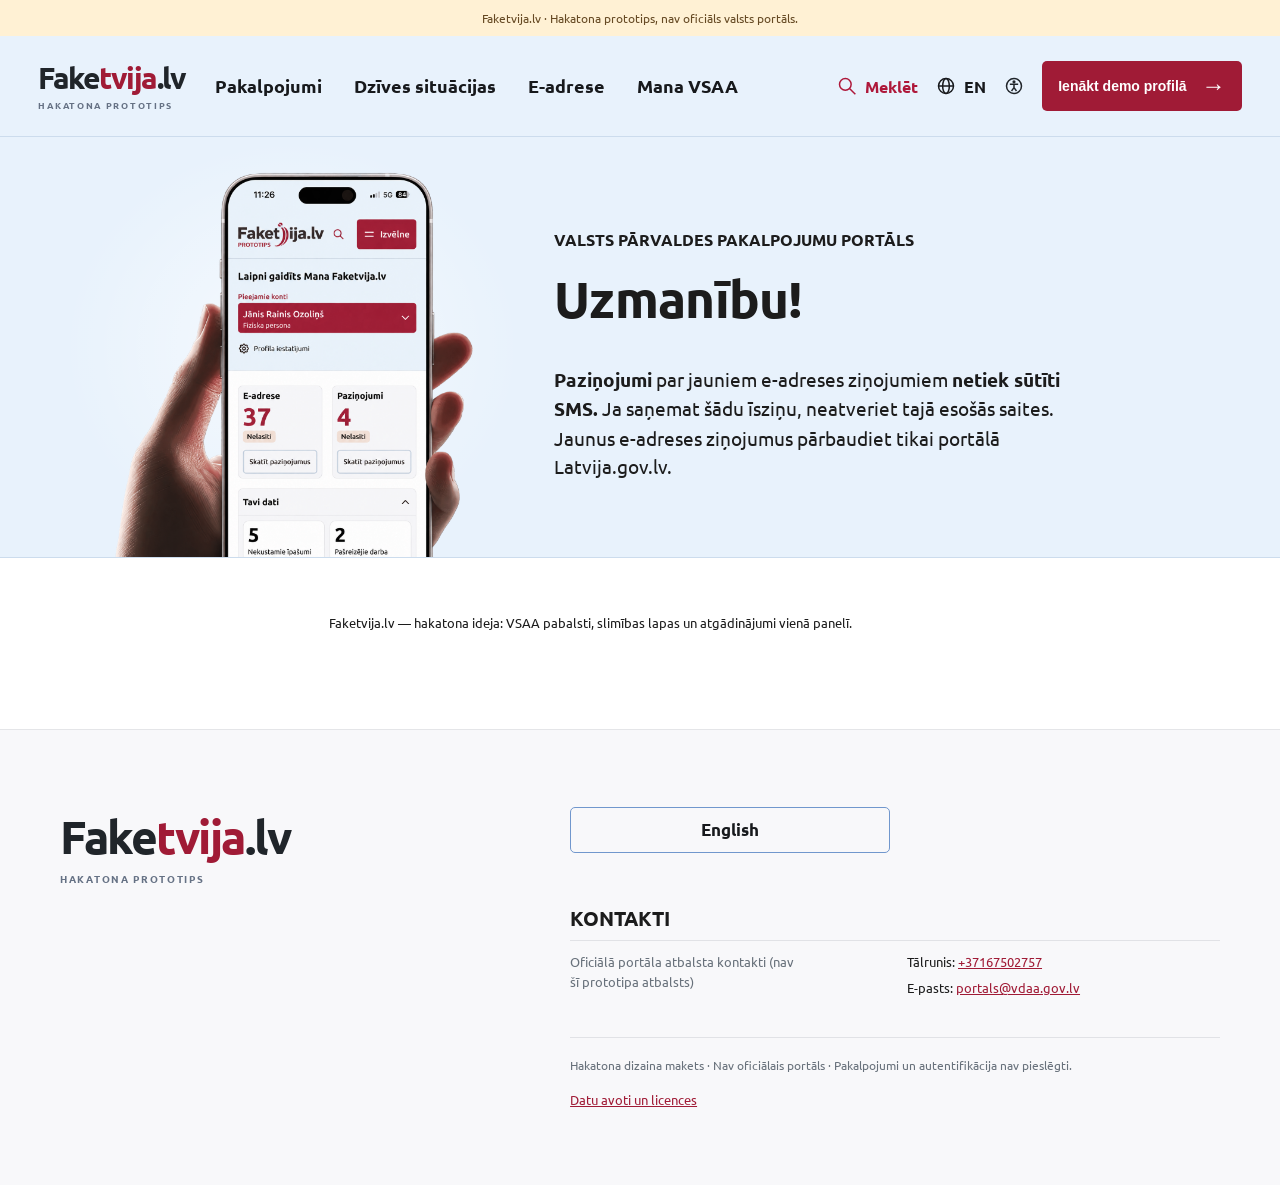
==== public/index.html @ 001f67bf "commit" ====
<!doctype html>
<html lang="lv">
<head>
  <meta charset="utf-8">
  <meta name="viewport" content="width=device-width, initial-scale=1">
  <meta name="description" content="Latvija.gov.lv sākumlapas vizuālais makets hakatonam.">
  <title>Sākumlapa – Valsts pārvaldes pakalpojumu portāls · Makets</title>
  <link rel="preconnect" href="https://fonts.googleapis.com">
  <link rel="stylesheet" href="https://fonts.googleapis.com/css2?family=Ubuntu:wght@400;500;700&display=swap">
  <link rel="stylesheet" href="styles.css?v=vsaa-1">
  <script src="translations.js" defer></script><script src="app.js?v=faketvija-1" defer></script><script src="auth.js" defer></script>
<link rel="icon" type="image/svg+xml" href="assets/favicon.svg">
</head>
<body>
<div class="prototype-banner">Faketvija.lv · Hakatona prototips, nav oficiāls valsts portāls.</div>
  <a class="skip-link" href="#saturs">Pāriet uz saturu</a>
  <header class="portal-header">
    <div class="header-inner">
      <a href="index.html" aria-label="Sākumlapa"><span class="fake-logo">Fake<span>tvija</span>.lv<small>HAKATONA PROTOTIPS</small></span></a>
      <nav class="primary-nav" aria-label="Galvenā navigācija"><a href="#pakalpojumi">Pakalpojumi</a><a href="#dzives-situacijas">Dzīves situācijas</a><a href="#e-adrese">E-adrese</a><a href="vsaa.html">Mana VSAA</a></nav>
      <div class="header-actions">
        <span class="search-label"><svg viewBox="0 0 24 24" aria-hidden="true"><circle cx="10" cy="10" r="7"/><path d="m15 15 7 7"/></svg><span>Meklēt</span></span>
        <button type="button" class="language-label" data-language-toggle aria-label="Switch to English"><svg viewBox="0 0 24 24" aria-hidden="true"><circle cx="12" cy="12" r="9"/><ellipse cx="12" cy="12" rx="4" ry="9"/><path d="M3 12h18"/></svg><span data-language-label>EN</span></button>
        <button type="button" class="accessibility-button" aria-label="Palielināt tekstu" aria-pressed="false"><svg viewBox="0 0 24 24" aria-hidden="true"><circle cx="12" cy="12" r="9"/><circle cx="12" cy="7" r="1"/><path d="M7 10h10m-5 0v4m0 0-3 4m3-4 3 4"/></svg></button>
        <a class="login-button" id="login-button" href="login.html" style="text-decoration:none">Ienākt demo profilā <span aria-hidden="true">→</span></a>
      </div>
    </div>
  </header>
  <main id="saturs">
    <section class="hero" aria-labelledby="warning-title">
      <div class="shell hero-layout">
      <div class="hero-copy">
      <p class="overline">VALSTS PĀRVALDES PAKALPOJUMU PORTĀLS</p>
      <h1 id="warning-title">Uzmanību!</h1>
      <p class="warning"><strong>Paziņojumi</strong> par jauniem e-adreses ziņojumiem <strong>netiek sūtīti SMS.</strong> Ja saņemat šādu īsziņu, neatveriet tajā esošās saites. Jaunus e-adreses ziņojumus pārbaudiet tikai portālā Latvija.gov.lv.</p>
      </div>
      <div class="hero-image"><img src="assets/phone-faketvija.png" alt="Faketvija.lv prototips tālrunī: e-adrese, paziņojumi un personas dati" width="1731" height="1841"></div>
      </div>
    </section>
    <p class="tagline shell">Faketvija.lv — hakatona ideja: VSAA pabalsti, slimības lapas un atgādinājumi vienā panelī.</p>
  </main>
<footer class="footer portal-footer">
  <div class="shell footer-layout">
  <div class="footer-brand">
    <a href="./" class="fake-logo">Fake<span>tvija</span>.lv<small>HAKATONA PROTOTIPS</small></a>
  </div>
  <div class="footer-content">
    <button type="button" class="outline-label language" data-language-toggle><span data-language-label>English</span></button>
    <section class="contacts"><h2>KONTAKTI</h2><p>Oficiālā portāla atbalsta kontakti (nav šī prototipa atbalsts)</p><p><span>Tālrunis:</span> <a href="tel:+37167502757">+37167502757</a></p><p><span>E-pasts:</span> <a href="mailto:portals@vdaa.gov.lv">portals@vdaa.gov.lv</a></p></section>
    <p class="prototype-note">Hakatona dizaina makets · Nav oficiālais portāls · Pakalpojumi un autentifikācija nav pieslēgti.</p>
    <a href="data-licenses.html">Datu avoti un licences</a>
  </div>
  </div>
  </footer>
</body>
</html>
---- public/styles.css ----
:root{font-family:Ubuntu,"Segoe UI",Arial,sans-serif;color:#1c1c1c;background:#fff;font-synthesis:none;--border:#91b0e4;--line:#d2e1f6;--accent:#a01b36}
*{box-sizing:border-box}body{margin:0}a{color:var(--accent)}img{max-width:100%}.shell{width:min(1080px,calc(100% - 80px));margin-inline:auto}.header{min-height:150px;display:flex;justify-content:space-between;align-items:center;border-bottom:1px solid var(--line);padding:24px}.logo{width:164px;height:auto;display:block}.menu-label{display:flex;gap:15px;align-items:center;font-size:18px;font-weight:650}.menu-icon{display:grid;gap:5px}.menu-icon i{display:block;width:18px;height:2px;background:currentColor}.hero{padding:44px 24px 0;border-bottom:1px solid var(--line)}.overline{font-weight:750;font-size:16px;margin:0 0 22px}h1{font-size:36px;line-height:1.2;margin:0 0 28px;letter-spacing:-.7px}.warning{font-size:20px;line-height:1.5;margin:0;max-width:940px}.hero-image{height:450px;margin-top:46px;overflow:hidden;display:flex;justify-content:center}.hero-image img{height:450px;width:auto;object-fit:contain;align-self:flex-start}.sections{padding:38px 24px 0}.panel{border:1px solid var(--border);border-radius:7px;padding:28px;margin:0 0 20px}.heading-panel{min-height:118px;display:flex;align-items:center}h2{font-size:28px;line-height:1.3;margin:0;font-weight:650;letter-spacing:-.35px}h3{font-size:23px;line-height:1.35;margin:0;font-weight:650}.advice{padding-top:48px}.advice article{padding:28px 0 38px;border-bottom:1px solid var(--line)}.advice article:last-of-type{border:0}.advice p{font-size:17px;line-height:1.55;margin:20px 0}.text-link{color:var(--accent);text-decoration:underline;text-underline-offset:3px;font-weight:600;font-size:17px}.outline-label{border:2px solid #7197cd;border-radius:5px;padding:12px 20px;text-align:center;font-size:18px;font-weight:600}.news{border-color:#e0e8f3;padding:26px 22px}.news-grid{display:grid;grid-template-columns:repeat(3,minmax(0,1fr));gap:22px;margin:38px 0}.news-card img{width:100%;height:180px;object-fit:cover}.news-card h3{margin-top:16px;font-size:20px}.news-card p{font-size:16px;line-height:1.5;overflow-wrap:anywhere}.pagination{display:flex;align-items:center;justify-content:space-between;gap:15px;margin-top:30px}.pagination>span:nth-child(2){word-spacing:14px}.pagination b{color:var(--accent)}.arrow{border:2px solid #7197cd;border-radius:5px;padding:8px 28px;font-size:24px}.tagline{font-size:14px;margin:46px 10px 60px;line-height:1.6}.footer{border-top:1px solid #d8d8d8;padding:48px 24px 24px}.language{margin:50px 0 64px}.footer-heading{border-bottom:1px solid #e5e5e5;font-size:23px;font-weight:600;padding:0 0 8px;margin-top:60px}.social{display:flex;justify-content:space-around;padding:64px 0 70px}.contacts h2{font-size:22px;border-bottom:1px solid #ddd;padding-bottom:8px}.contacts p{font-size:16px;line-height:1.6;margin:10px 0 24px}.funds{margin-top:75px;font-weight:600;font-size:20px}.prototype-note{margin:48px 0 0;border-top:1px solid #eee;padding-top:20px;font-size:12px;color:#68717b;line-height:1.6}.skip-link{position:absolute;left:20px;top:-80px;background:white;padding:12px;z-index:2}.skip-link:focus{top:8px}:focus-visible{outline:3px solid #ad193b;outline-offset:5px}
@media(min-width:1400px){.shell{max-width:1160px}}
@media(max-width:720px){.shell{width:calc(100% - 32px)}.header{min-height:105px;padding:16px 8px}.logo{width:138px}.menu-label{font-size:16px}.hero{padding:30px 8px 0}.overline{font-size:13px;line-height:1.5}h1{font-size:30px}.warning{font-size:17px}.hero-image{height:340px;margin-top:32px}.hero-image img{height:340px}.sections{padding:24px 0 0}.panel{padding:22px 18px}.heading-panel{min-height:100px}h2{font-size:24px}h3{font-size:21px}.advice p{font-size:16px}.news-grid{grid-template-columns:1fr;gap:26px}.news-card{display:grid;grid-template-columns:110px 1fr;column-gap:16px}.news-card img{grid-row:span 2;height:110px}.news-card h3{margin:0;font-size:18px}.news-card p{margin:8px 0 0}.footer{padding:30px 8px 20px}.social{padding:40px 0}.tagline{margin:32px 6px 40px}.footer-heading{margin-top:40px}}

/* Portal navigation, based on the supplied header reference. */
[hidden]{display:none!important}.portal-header{background:#e8f2fc}.header-inner{max-width:1640px;min-height:126px;margin:auto;padding:24px 4.1%;display:flex;align-items:center;gap:48px}.portal-logo{display:block;width:178px;height:auto;mix-blend-mode:multiply}.primary-nav{display:flex;align-items:center;gap:48px;white-space:nowrap}.primary-nav a{font-size:24px;font-weight:700;color:#17191c;text-decoration:none}.primary-nav a:hover{text-decoration:underline;text-underline-offset:6px}.header-actions{display:flex;align-items:center;gap:26px;margin-left:auto}.header-actions svg{width:24px;height:24px;fill:none;stroke:currentColor;stroke-width:1.8}.search-label,.language-label{display:flex;align-items:center;gap:13px;font-size:20px;font-weight:700}.search-label{color:#ae183a}.accessibility-button{border:0;background:none;color:#20252a;padding:0;display:flex;cursor:pointer}.login-button{border:0;border-radius:6px;background:#a01b36;color:white;min-height:60px;padding:16px 13px;display:inline-flex;align-items:center;justify-content:center;gap:18px;font:600 18px "Segoe UI",sans-serif;white-space:nowrap;cursor:pointer}.login-button span{font-size:29px;line-height:1}.login-button:hover{background:#86132d}.account{padding-block:52px 80px;min-height:65vh}.demo-badge{font-size:12px;font-weight:750;letter-spacing:1.5px;color:#a81939}.account-intro{color:#566170;line-height:1.6;max-width:750px}.account-grid{display:grid;grid-template-columns:260px 1fr;gap:30px;margin-top:36px}.account-profile{background:#e8f2fc;border-radius:8px;padding:28px}.avatar{width:56px;height:56px;border-radius:50%;display:grid;place-items:center;background:#a81939;color:white;margin-bottom:22px;font-weight:700}.account-profile h2{font-size:23px}.profile-label{display:block;margin-top:28px;font-weight:600}.account-tiles{display:grid;grid-template-columns:1fr 1fr;gap:20px}.account-content h2{font-size:23px}.account-content p{color:#566170;line-height:1.6}dialog{border:1px solid #d2e1f6;border-radius:12px;padding:42px;width:min(520px,calc(100% - 32px));color:#17191c;box-shadow:0 20px 80px #152f4940}dialog::backdrop{background:#13283f80}dialog p{line-height:1.6}dialog h2{padding-right:20px}.dialog-close{position:absolute;right:14px;top:10px;background:none;border:0;font-size:30px;cursor:pointer}.demo-explanation{background:#e8f2fc;padding:16px;border-radius:6px;font-size:14px}dialog .login-button{width:100%;margin-top:12px}.large-text main,.large-text .account{font-size:120%}.large-text .warning,.large-text .advice p{font-size:22px}
@media(max-width:1350px){.header-inner{gap:28px;padding-inline:28px}.primary-nav{gap:24px}.primary-nav a{font-size:19px}.portal-logo{width:155px}.header-actions{gap:18px}.search-label span{display:none}.login-button{font-size:16px}}
@media(max-width:1050px){.header-inner{flex-wrap:wrap;gap:18px;min-height:126px}.primary-nav{order:3;width:100%;justify-content:center;padding-top:6px}.header-actions{gap:18px}.portal-logo{width:155px}}
@media(max-width:600px){.header-inner{padding:16px;gap:12px}.portal-logo{width:130px}.header-actions{gap:12px}.search-label,.language-label,.accessibility-button{display:none}.login-button{min-height:48px;font-size:13px;gap:8px;padding:12px}.login-button span{font-size:22px}.primary-nav{justify-content:space-between;gap:12px}.primary-nav a{font-size:14px}.account-grid,.account-tiles{grid-template-columns:1fr}.account-grid{gap:20px}.account{padding-block:32px}.account h1{font-size:28px}dialog{padding:30px 22px}}
/* Fluid sizing and wrapping across viewport sizes and enlarged text. */
:root{--page-gutter:clamp(1rem,3vw,3rem)}
html{scroll-padding-top:1rem}
body{overflow-wrap:break-word}
.shell{width:min(1160px,calc(100% - var(--page-gutter)*2))}
img{height:auto}
.header-inner{width:min(1640px,100%);padding:clamp(1rem,2vw,1.5rem) var(--page-gutter);gap:clamp(1rem,2.5vw,3rem);flex-wrap:wrap}
.header-inner>a,.primary-nav,.header-actions{min-width:0}
.portal-logo{width:clamp(130px,12vw,178px)}
.primary-nav{gap:clamp(1rem,2.5vw,3rem);flex-wrap:wrap;white-space:normal}
.primary-nav a{font-size:clamp(.95rem,1.45vw,1.5rem);line-height:1.45;padding-block:.5rem;overflow-wrap:anywhere}
.header-actions{gap:clamp(.75rem,1.4vw,1.625rem);flex-wrap:wrap}
.login-button{white-space:normal;text-align:center;max-width:100%;font-size:clamp(.875rem,1.15vw,1.125rem)}
.login-button span{flex-shrink:0}
.hero{padding:clamp(1.75rem,4vw,3rem) clamp(0rem,2vw,1.5rem) 0}
.overline{font-size:clamp(.8rem,1.2vw,1rem);line-height:1.5}
h1{font-size:clamp(1.8rem,3.5vw,2.75rem)}
h2{font-size:clamp(1.3rem,2.3vw,1.75rem);overflow-wrap:anywhere}
h3{font-size:clamp(1.15rem,1.9vw,1.45rem);overflow-wrap:anywhere}
.warning{font-size:clamp(1rem,1.65vw,1.25rem);max-width:65ch}
.hero-image{height:clamp(220px,38vw,450px);margin-top:clamp(1.5rem,4vw,3rem)}
.hero-image img{max-width:100%;height:100%;width:auto;object-fit:contain}
.sections{padding:clamp(1.5rem,3vw,2.5rem) clamp(0rem,2vw,1.5rem) 0}
.panel{padding:clamp(1.1rem,2.6vw,1.75rem);min-width:0}
.heading-panel{min-height:clamp(85px,10vw,118px)}
.advice article{padding-block:clamp(1.25rem,3vw,2rem)}
.advice p{font-size:clamp(1rem,1.5vw,1.075rem)}
.outline-label{max-width:100%;overflow-wrap:anywhere}
.news-grid,.account-grid,.account-tiles{min-width:0}
.news-grid>* ,.account-grid>* ,.account-tiles>*{min-width:0}
.news-card img{aspect-ratio:16/9}
.footer{padding-inline:clamp(0rem,2vw,1.5rem)}
.social{flex-wrap:wrap;gap:1.25rem;padding-block:clamp(2rem,5vw,4rem)}
.contacts a{overflow-wrap:anywhere}
dialog{max-height:calc(100dvh - 2rem);overflow-y:auto}
.large-text .warning,.large-text .advice p{font-size:clamp(1.25rem,2vw,1.6rem)}
@media(max-width:1100px){
 .primary-nav{order:3;width:100%;justify-content:space-evenly;padding-top:.5rem}
 .account-grid{grid-template-columns:minmax(200px,1fr) minmax(0,2fr)}
}
@media(max-width:700px){
 .account-grid,.account-tiles{grid-template-columns:minmax(0,1fr)}
 .header-inner{gap:1rem}
 .header-actions{margin-left:auto}
 .primary-nav{justify-content:space-between;gap:.5rem 1rem}
 .primary-nav a{font-size:.95rem}
 .accessibility-button{display:flex;min-width:36px;min-height:44px;align-items:center;justify-content:center}
 .hero,.sections{padding-inline:0}
 .news-card{grid-template-columns:minmax(75px,110px) minmax(0,1fr)}
 .pagination{flex-wrap:wrap;justify-content:center}
 .pagination>span:nth-child(2){word-spacing:clamp(2px,2vw,14px)}
}
@media(max-width:420px){
 .header-inner>a{margin-inline:auto}
 .header-actions{width:100%;margin:0;justify-content:center;gap:.75rem}
 .login-button{flex:1;min-height:48px}
 .primary-nav{justify-content:center;text-align:center}
 .primary-nav a{flex:1 1 100px}
 .news-card{display:block}
 .news-card img{height:auto;width:100%}
 .news-card h3{margin-top:1rem}
 .footer-heading{font-size:1.25rem}
}
@media(prefers-reduced-motion:reduce){html{scroll-behavior:auto}*,*::before,*::after{animation:none!important;transition:none!important}}

/* Original prototype wordmark, with no official logo asset. */
.fake-logo{display:inline-block;white-space:nowrap;font-size:clamp(24px,2.5vw,35px);font-weight:800;letter-spacing:-1.5px;line-height:1.1;color:#20252a;text-decoration:none}.fake-logo>span{color:var(--accent)}.fake-logo small{display:block;font-size:9px;font-weight:700;letter-spacing:1.7px;margin-top:7px;color:#657184}.prototype-banner{padding:10px 16px;background:#fff1d4;color:#664a24;text-align:center;font-size:12px}.language-label{border:0;background:transparent;color:#17191c;font-family:inherit;cursor:pointer;min-height:44px;padding:0}.language{background:white;color:#17191c;font-family:inherit;cursor:pointer;width:min(250px,100%);margin:28px 0}.footer .contacts{margin-top:35px}.contacts>p:first-of-type{font-size:13px;color:#68717b}.footer>a:last-child{display:inline-block;margin-top:16px;font-size:13px}.header-actions .language-label{display:flex}
@media(max-width:420px){.header-actions{gap:.5rem}.header-actions .login-button{flex-basis:65%}.header-actions .language-label{font-size:14px;gap:5px}.fake-logo{font-size:28px}}

/* Footer reference layout: wordmark left, controls and contact details right. */
.portal-footer{width:100%;max-width:none;background:#f8f8fa;border-top:1px solid #e4e5e8;padding:clamp(40px,6vw,80px) 0;margin-top:40px}
.footer-layout{display:grid;grid-template-columns:minmax(0,2fr) minmax(0,3fr);gap:clamp(30px,6vw,90px);align-items:start}
.footer-brand{padding-top:4px}
.footer-brand .fake-logo{font-size:clamp(32px,3.6vw,48px)}
.footer-brand .fake-logo small{margin-top:12px;font-size:10px}
.footer-content{min-width:0}
.portal-footer .language{display:block;width:min(320px,100%);margin:0 0 52px;min-height:46px;background:transparent;border:1px solid #7197cd;border-radius:5px;padding:10px 20px;font-size:17px}
.portal-footer .contacts{display:grid;grid-template-columns:minmax(0,1fr) minmax(0,1fr);gap:6px 24px;margin:0}
.portal-footer .contacts h2{grid-column:1/-1;font-size:20px;letter-spacing:0;border-bottom:1px solid #e1e2e6;padding-bottom:9px;margin-bottom:5px}
.portal-footer .contacts p{font-size:13px;line-height:1.6;margin:0}
.portal-footer .contacts p:first-of-type{grid-column:1;grid-row:2/4;max-width:32ch}
.portal-footer .contacts p:not(:first-of-type){grid-column:2}
.portal-footer .prototype-note{margin:38px 0 0;padding-top:18px;font-size:12px;border-top:1px solid #e1e2e6;color:#68717b}
.footer-content>a:last-child{display:inline-block;margin-top:16px;font-size:13px}
@media(max-width:720px){.footer-layout{grid-template-columns:minmax(0,1fr);gap:34px}.portal-footer .language{margin-bottom:32px}.footer-brand .fake-logo{font-size:34px}}
@media(max-width:420px){.portal-footer .contacts{grid-template-columns:minmax(0,1fr);gap:12px}.portal-footer .contacts p:first-of-type{grid-row:auto;max-width:none}.portal-footer .contacts p:not(:first-of-type){grid-column:1}.portal-footer .prototype-note{margin-top:26px}}

/* Reference upper layout: compact navigation and full-width split hero. */
.portal-header{background:#e8f2fc;border-bottom:1px solid #ccdced}
.header-inner{width:min(1240px,calc(100% - var(--page-gutter)*2));min-height:100px;padding:18px 0;gap:clamp(20px,2.3vw,38px)}
.header-inner .fake-logo{font-size:30px}
.primary-nav{gap:clamp(20px,2.5vw,40px)}
.primary-nav a{font-size:18px}
.header-actions{gap:18px}
.search-label,.language-label{font-size:16px;gap:8px}
.header-actions svg{width:20px;height:20px}
.search-label span{display:inline}
.login-button{min-height:50px;padding:12px 16px;font-size:14px;border-radius:5px;gap:15px}
.login-button span{font-size:24px}
.hero{background:#e8f2fc;border-bottom:1px solid #ccdced;padding:0;overflow:hidden}
.hero-layout{display:grid;grid-template-columns:minmax(0,40%) minmax(0,60%);min-height:420px;align-items:stretch}
.hero-copy{grid-column:2;grid-row:1;padding:70px 0 55px 30px;align-self:center}
.hero .overline{font-size:16px;line-height:1.5;margin-bottom:18px}
.hero h1{font-size:clamp(36px,4vw,52px);font-weight:800;margin-bottom:36px;line-height:1.15}
.hero .warning{font-size:19px;line-height:1.5;max-width:50ch}
.hero-image{grid-column:1;grid-row:1;height:420px;margin:0;display:flex;align-items:flex-end;justify-content:center;padding-top:35px;background:radial-gradient(ellipse at center,#fff9,transparent 70%)}
.hero-image img{height:100%;width:auto;max-width:100%;object-fit:contain;align-self:flex-end;object-position:center bottom}
.tagline.shell{padding-block:55px;margin-block:0;text-align:center;font-size:13px}
@media(max-width:1100px){.header-inner{flex-wrap:wrap}.primary-nav{order:3;width:100%;justify-content:center;padding-top:8px}.hero-copy{padding:50px 0 40px 24px}.hero .warning{font-size:17px}.hero .overline{font-size:13px}}
@media(max-width:700px){.hero-layout{grid-template-columns:minmax(0,1fr);min-height:0}.hero-copy{grid-column:1;grid-row:1;padding:35px 0 24px}.hero h1{margin-bottom:24px}.hero-image{grid-column:1;grid-row:2;height:300px;padding-top:10px}.hero .warning{max-width:none}.tagline.shell{padding-block:35px}.primary-nav{gap:12px 20px;flex-wrap:wrap}.primary-nav a{font-size:15px}.search-label{display:none}.header-inner .fake-logo{font-size:27px}}
@media(max-width:420px){.header-inner>a{margin-inline:auto}.header-actions{width:100%;justify-content:center}.primary-nav{padding-top:0}.primary-nav a{flex:1 1 100px}.hero-image{height:250px}.header-actions .login-button{flex:1}}
.prototype-notice{background:#fff1d4;color:#654c24;padding:10px 24px;text-align:center;font-size:12px;letter-spacing:.2px;border-bottom:1px solid #e5d0a2}
.account{padding-block:52px 80px}.account>h1{margin:12px 0 14px}.account-grid{grid-template-columns:260px minmax(0,1fr);align-items:start}.account-profile{margin:0;border-color:var(--line)}.account-profile h2{font-size:23px}.profile-label{display:block;margin-top:28px;font-weight:650}.account-number{font-size:20px;font-weight:650;overflow-wrap:anywhere}.profile-hint,.mail-footnote{font-size:14px;color:#566170;line-height:1.55}.profile-status{color:#8b1e35;font-weight:600}.mail-heading{display:flex;align-items:center;justify-content:space-between;margin:0 0 20px}.mail-heading .demo-badge{margin:0 0 6px}.mail-heading h2{font-size:28px}.mail-count{background:#e8f2fc;border-radius:30px;padding:7px 14px;font-size:14px;font-weight:650}.mail-notification{display:grid;grid-template-columns:48px minmax(0,1fr) auto;align-items:start;gap:18px;border:1px solid var(--border);border-left:5px solid var(--accent);border-radius:7px;padding:24px;color:#17191c;text-decoration:none;background:white;transition:background-color .15s,box-shadow .15s}.mail-notification:hover{background:#f5f9ff;box-shadow:0 5px 18px #203b5a18}.mail-icon{width:46px;height:46px;display:grid;place-items:center;background:#f8eaf0;border-radius:50%;color:var(--accent);font-size:26px}.mail-copy{display:grid;gap:9px;line-height:1.5}.mail-sender{font-size:14px;color:#566170}.mail-copy strong{font-size:20px;line-height:1.35}.mail-meta{display:grid;justify-items:end;gap:12px;font-size:13px;color:#566170;white-space:nowrap}.mail-warning{border-radius:4px;background:#fff1d4;color:#654c24;padding:5px 9px;font-weight:650}.mail-footnote{margin:16px 0 0}.logout-button{font-family:inherit}.services-page{max-width:1080px}.back-link{display:inline-block;margin-bottom:28px;font-weight:600}.service-list{display:grid;gap:16px;margin-top:32px}.service-card{display:grid;grid-template-columns:54px minmax(0,1fr) 24px;align-items:center;gap:20px;border:1px solid var(--line);border-radius:8px;padding:22px 24px;background:white}.service-card-icon{width:50px;height:50px;display:grid;place-items:center;border-radius:50%;background:#e8f2fc;color:#284e78;font-weight:750}.service-status{font-size:12px;text-transform:uppercase;letter-spacing:.8px;color:#346143;font-weight:750}.service-card h2{font-size:21px;margin:5px 0 7px}.service-card p{margin:0;color:#566170;line-height:1.5}.service-arrow{color:var(--accent);font-size:24px}.service-disclaimer{margin-top:28px;border-left:4px solid #d4a343;background:#fff8e8;padding:16px 18px;line-height:1.55;color:#51482f}.account .footer{padding-inline:0}
@media(max-width:720px){.prototype-notice{padding:9px 14px}.account-grid{grid-template-columns:1fr}.account-profile{padding:22px}.mail-notification{grid-template-columns:38px minmax(0,1fr);gap:12px;padding:17px}.mail-icon{width:38px;height:38px;font-size:22px}.mail-meta{grid-column:2;display:flex;justify-content:space-between;align-items:center}.mail-copy strong{font-size:18px}.service-card{grid-template-columns:42px minmax(0,1fr) 18px;gap:12px;padding:18px 14px}.service-card-icon{width:40px;height:40px;font-size:13px}.service-card h2{font-size:19px}.services-page{padding-block:32px 55px}}
.profile-contact{font-size:16px}.account-profile .avatar{text-transform:uppercase}
/* Profile dashboard follows the portal layout while retaining prototype branding. */
.profile-workspace{background:linear-gradient(#e8f2fc 0 150px,#fff 150px);min-height:65vh;padding:32px 0 64px}
.profile-layout{display:grid;grid-template-columns:260px minmax(0,1fr);gap:clamp(28px,7vw,110px);max-width:1200px}
.profile-sidebar{min-width:0}.account-switch{background:#a5193b;color:white;border-radius:4px;padding:12px 16px;margin:10px 0 30px;display:grid;gap:3px}.account-switch small,.account-switch span{font-size:12px}.account-switch strong{font-size:16px;font-weight:500;overflow-wrap:anywhere}
.profile-menu{border:1px solid #d2e1f3;border-radius:4px;background:#fff;overflow:hidden}.profile-menu a{display:flex;gap:12px;align-items:center;min-height:54px;padding:14px 18px;color:#202124;text-decoration:none;border-left:5px solid transparent;font-size:14px}.profile-menu a span{width:22px;font-size:20px;text-align:center}.profile-menu a:hover{background:#f1f6fc}.profile-menu a[aria-current]{border-left-color:#a5193b;background:#f5f8fc;text-decoration:underline}.profile-menu a[aria-current] span{color:#a5193b}
.profile-content{min-width:0}.profile-heading{min-height:118px}.profile-heading p{font-size:12px;margin:0 0 20px}.profile-heading h1{font-size:clamp(25px,3vw,34px);line-height:1.25;margin:0 0 24px}.profile-content h2{font-size:20px}.summary-grid{display:grid;grid-template-columns:1fr 1fr;gap:16px}.dashboard-card{background:#f7f7fa;border:1px solid #dedee5;border-radius:4px;padding:20px;margin:0 0 16px}.dashboard-card h2{margin:0 0 12px;font-size:17px}.dashboard-card p{font-size:14px}.dashboard-card summary{font-size:19px;font-weight:700;cursor:pointer}.outline-link{display:block;border:1px solid #698ebf;border-radius:4px;text-align:center;padding:9px;color:#202124;text-decoration:none;font-size:13px;margin-top:24px}.unread-number{color:#a5193b;font-size:44px!important;font-weight:700;margin:0;line-height:1.2}.unread-number span{font-size:11px;color:#202124;background:#f5e3dc;padding:4px;font-weight:400;vertical-align:middle}.personal-data dl{margin-bottom:0}.personal-data dl>div{padding:12px 0;border-bottom:1px solid #d2e1f3}.personal-data dt{font-size:13px;font-weight:700}.personal-data dd{margin:4px 0 0;font-size:14px;overflow-wrap:anywhere}.mail-about{margin-bottom:22px}.mail-search{display:grid;gap:8px;font-size:14px;padding:10px;background:white;border:1px solid #d2e1f3;border-radius:4px}.mail-search input{width:100%;font:inherit;padding:12px;border:1px solid #8894a3;border-radius:3px}.list-toolbar{background:#dfebf6;padding:14px;font-size:13px}.received-message{border-block:1px solid #dedee5;background:#f7f7fa}.received-message summary{list-style:none;cursor:pointer;display:grid;gap:7px;padding:20px;font-size:14px}.received-message summary::-webkit-details-marker{display:none}.message-sender{font-weight:700;font-size:12px}.message-meta{display:flex;justify-content:space-between;gap:12px;font-size:12px}.unread-tag{background:#a5193b;color:white;border-radius:12px;padding:2px 8px}.message-body{border-top:1px solid #dedee5;padding:20px;font-size:14px}.profile-content a:focus-visible,.profile-menu a:focus-visible{outline:3px solid #2465ad;outline-offset:2px}
@media(max-width:800px){.profile-layout{grid-template-columns:210px minmax(0,1fr);gap:24px}.summary-grid{grid-template-columns:1fr}.profile-menu a{padding-inline:10px}.profile-heading{min-height:118px}}
@media(max-width:580px){.profile-workspace{padding-top:16px;background:linear-gradient(#e8f2fc 0 250px,#fff 250px)}.profile-layout{grid-template-columns:1fr;gap:24px}.account-switch{margin:0 0 12px}.profile-menu{display:flex;flex-wrap:wrap}.profile-menu a{flex:1 1 45%;font-size:13px;min-height:48px;padding:10px}.profile-menu a[aria-current]{border-left-color:transparent;border-bottom:3px solid #a5193b}.profile-heading{min-height:0}.summary-grid{grid-template-columns:1fr 1fr}.dashboard-card{padding:16px}.outline-link{padding:8px 4px}.profile-heading h1{font-size:26px}}
@media(max-width:360px){.summary-grid{grid-template-columns:1fr}}
/* Refined profile layout and original SVG outline icons. */
.profile-page{--profile-top:180px}
.profile-page .profile-workspace{padding:0 0 70px;background:linear-gradient(to bottom,#e8f2fc 0 var(--profile-top),#ccdced var(--profile-top) calc(var(--profile-top) + 1px),#fff calc(var(--profile-top) + 1px))}
.profile-page .profile-layout{max-width:1240px;grid-template-columns:300px minmax(0,1fr);gap:clamp(40px,7vw,100px)}
.profile-page .profile-sidebar{padding-top:52px}
.profile-page .account-switch{position:relative;margin:0 0 42px;padding:12px 16px;min-height:72px;border-radius:5px;box-shadow:0 2px 5px #a5193b0a}
.profile-page .account-switch small{position:absolute;top:-24px;left:0;color:#a5193b;font-size:12px;font-weight:600}
.profile-page .account-switch strong{font-size:18px;text-transform:uppercase}
.profile-page .account-switch span{font-size:12px}
.profile-page .profile-heading{height:calc(var(--profile-top) + 25px);padding-top:42px;min-height:0}
.profile-page .profile-heading p{margin-bottom:28px;color:#45494e;font-size:13px}.profile-page .profile-heading p a{color:inherit;text-decoration:none}
.profile-page .profile-heading h1{font-size:clamp(27px,2.8vw,40px);font-weight:750;letter-spacing:-.7px;line-height:1.2}
.profile-page .profile-menu{background:linear-gradient(110deg,#f4f9fd,#fff);border-color:#d2e1f3}
.profile-page .profile-menu a{min-height:66px;padding:18px 22px;gap:16px;font-size:16px;font-weight:600;transition:background .15s}
.profile-page .profile-menu a[aria-current]{border-left-width:6px;background:#f4f8fc}
.profile-icon{width:22px;height:22px;flex-shrink:0;display:inline-block;vertical-align:middle}
.profile-page .summary-grid{gap:20px}.profile-page .summary-grid .dashboard-card{min-height:206px;padding:26px;display:flex;flex-direction:column;align-items:flex-start}
.profile-page .dashboard-card{background:#f7f7f9;border-color:#e0e0e6;margin-bottom:20px;border-radius:5px;padding:24px;box-shadow:0 1px 2px #20212402}
.profile-page .dashboard-card h2{font-size:20px;font-weight:650;margin-bottom:12px}
.profile-page .summary-grid .dashboard-card>p{margin-top:0}.profile-page .summary-grid .outline-link{margin-top:auto;width:100%;font-weight:600;border-width:1.5px;padding:12px;font-size:13px;background:transparent;transition:background .15s}
.profile-page .outline-link:hover{background:#e8f2fc}
.profile-page .unread-number{font-size:60px!important;letter-spacing:-2px}.profile-page .unread-number span{letter-spacing:0;border-radius:4px;margin-left:4px;padding:6px}
.profile-page details.dashboard-card summary{display:flex;justify-content:space-between;align-items:center;gap:16px;list-style:none;font-size:clamp(19px,2vw,24px);line-height:1.35;min-height:38px;color:#202124;text-decoration:none}
.profile-page details.dashboard-card summary::-webkit-details-marker{display:none}
.profile-page details.dashboard-card summary::after{content:'';width:9px;height:9px;border-right:1.7px solid currentColor;border-bottom:1.7px solid currentColor;transform:rotate(45deg);flex-shrink:0;margin-right:4px;transition:transform .15s}
.profile-page details.dashboard-card[open] summary::after{transform:rotate(225deg)}
.profile-page details.dashboard-card[open] summary{margin-bottom:20px}
.profile-page .header-inner{gap:24px}.profile-page .primary-nav{gap:24px}.profile-page .primary-nav a{font-size:16px}.profile-page .logout-button{background:transparent;color:#202124;padding:10px 0;gap:10px;min-height:44px;font-weight:600}.profile-page .logout-button span{font-size:14px}.profile-page .logout-button:hover{color:#a5193b}.profile-page .language-label{display:flex;align-items:center;gap:8px}
.profile-page .portal-footer .language{display:flex;align-items:center;justify-content:center;gap:10px}.profile-page .address-attribution{font-size:12px;color:#5b6370}
@media(max-width:1100px){.profile-page .profile-layout{grid-template-columns:250px minmax(0,1fr);gap:40px}.profile-page .profile-menu a{font-size:14px;padding-inline:16px}.profile-page .profile-heading h1{font-size:30px}.profile-page .summary-grid .dashboard-card{padding:20px}}
@media(max-width:800px){.profile-page .profile-layout{grid-template-columns:210px minmax(0,1fr);gap:24px}.profile-page .summary-grid{grid-template-columns:1fr}.profile-page .summary-grid .dashboard-card{min-height:180px}}
@media(max-width:580px){.profile-page .profile-workspace{background:#fff;padding-bottom:40px}.profile-page .profile-layout{grid-template-columns:1fr;gap:24px}.profile-page .profile-sidebar{padding-top:38px}.profile-page .account-switch{margin-bottom:16px}.profile-page .profile-menu a{flex:1 1 45%;min-height:56px;font-size:13px;gap:10px;padding:12px}.profile-page .profile-menu a[aria-current]{border-left-color:#a5193b;border-bottom:0}.profile-page .profile-heading{height:auto;padding:24px 18px;margin-bottom:24px;background:#e8f2fc;border-radius:5px}.profile-page .profile-heading p{margin-bottom:14px}.profile-page .profile-heading h1{font-size:28px;margin:0}.profile-page .summary-grid{grid-template-columns:1fr 1fr;gap:12px}.profile-page .summary-grid .dashboard-card{padding:16px;min-height:190px}.profile-page .dashboard-card{padding:18px}.profile-page .dashboard-card h2{font-size:17px}.profile-page .primary-nav{gap:12px 20px;flex-wrap:wrap}.profile-page .primary-nav a{font-size:14px}}
@media(max-width:380px){.profile-page .summary-grid{grid-template-columns:1fr}.profile-page .summary-grid .dashboard-card{min-height:175px}}
.read-tag{background:#e5eee9;color:#345441;border-radius:12px;padding:2px 8px}.received-message:has(.unread-tag){border-left:3px solid #a5193b}.received-message:has(.read-tag){background:#fff}.received-message:has(.read-tag) .message-sender{font-weight:500}#mail-status{font-size:14px;color:#a5193b}

/* Profile overview card for the VSAA dashboard. */
.profile-page .vsaa-card{border-color:#678cbc;background:#fff}.profile-page .vsaa-card h2::before{content:"";display:inline-block;width:10px;height:10px;border-radius:50%;background:#a01b36;margin-right:10px;vertical-align:middle}
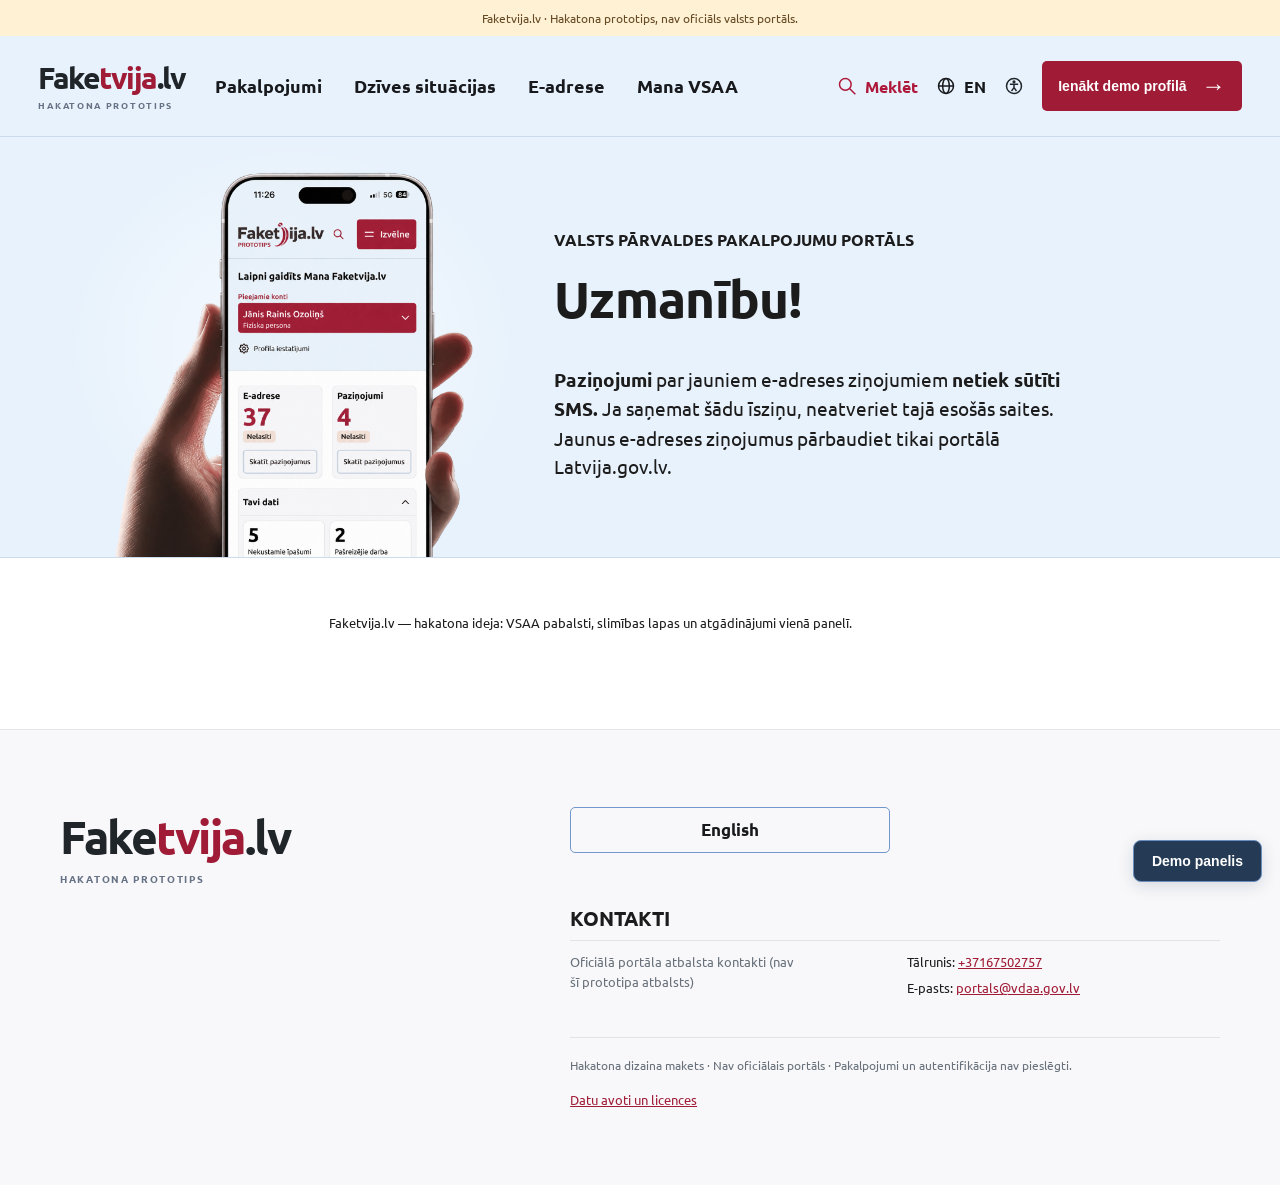
==== commit b2e0ac14: "commit" ====
--- a/public/index.html
+++ b/public/index.html
@@ -52,5 +52,5 @@
   </div>
   </div>
   </footer>
-</body>
+<script src="demo-admin.js" defer></script></body>
 </html>
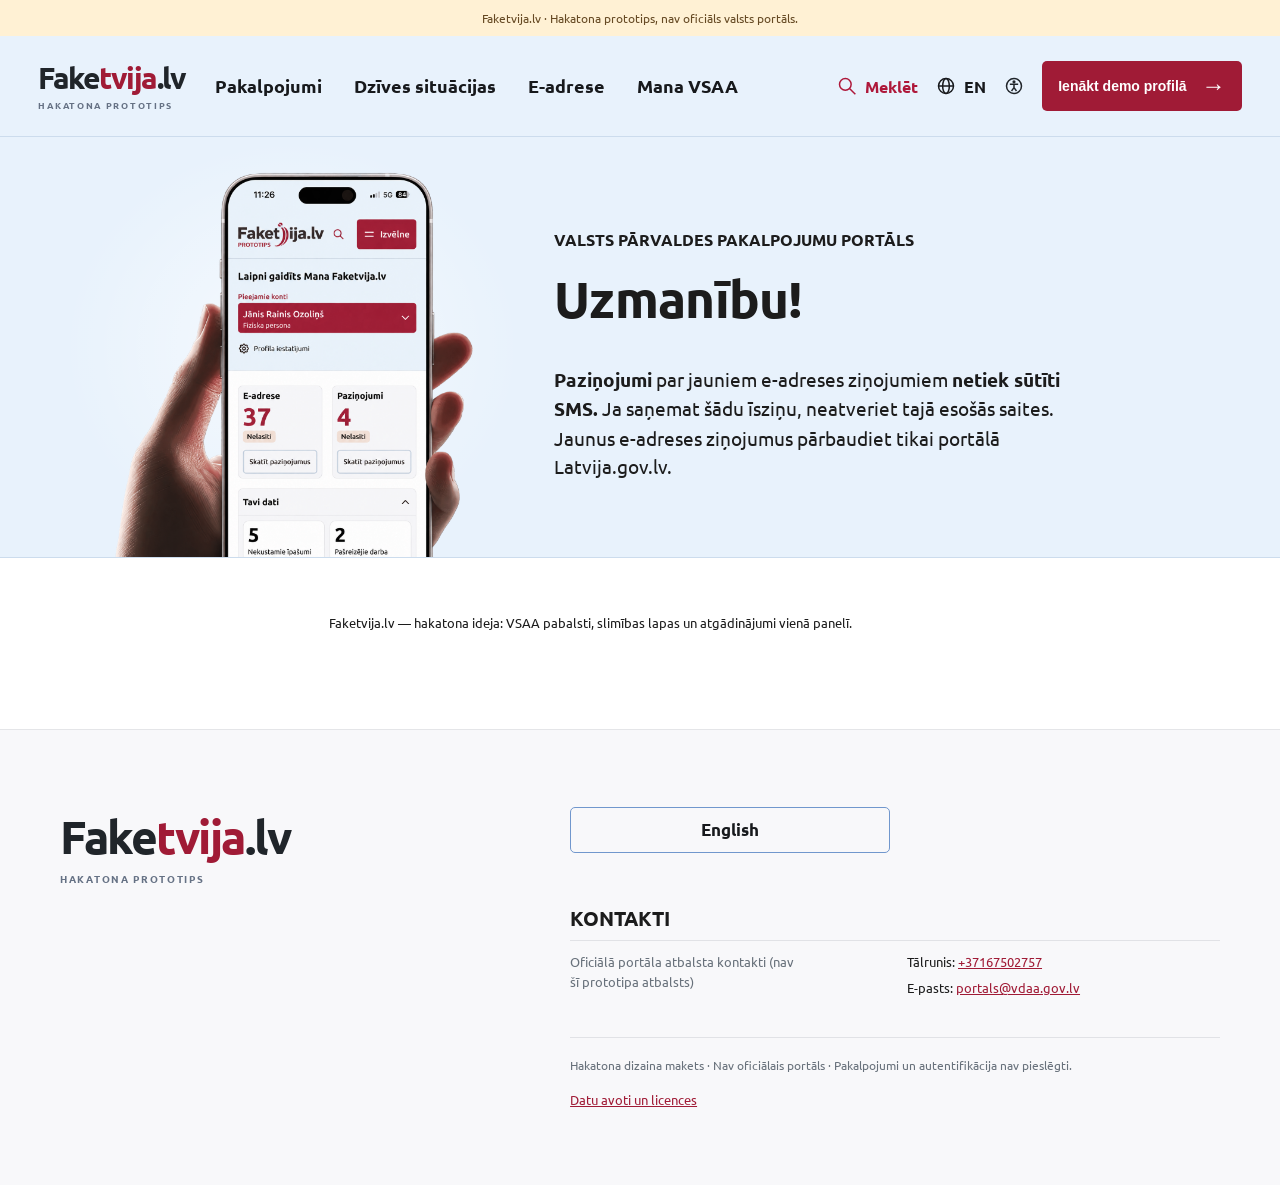
==== commit 05c14f7b: "Fix demo inspector and enforce parent privacy and adulthood lifecycle Create distinct showcase house" ====
--- a/public/index.html
+++ b/public/index.html
@@ -7,8 +7,8 @@
   <title>Sākumlapa – Valsts pārvaldes pakalpojumu portāls · Makets</title>
   <link rel="preconnect" href="https://fonts.googleapis.com">
   <link rel="stylesheet" href="https://fonts.googleapis.com/css2?family=Ubuntu:wght@400;500;700&display=swap">
-  <link rel="stylesheet" href="styles.css?v=vsaa-1">
-  <script src="translations.js" defer></script><script src="app.js?v=faketvija-1" defer></script><script src="auth.js" defer></script>
+  <link rel="stylesheet" href="styles.css?v=sidebar-labels-2">
+  <script src="translations.js?v=privacy-adults-6"></script><script src="app.js?v=accessibility-3"></script><script src="auth.js?v=header-guard-3" defer></script>
 <link rel="icon" type="image/svg+xml" href="assets/favicon.svg">
 </head>
 <body>
@@ -52,5 +52,5 @@
   </div>
   </div>
   </footer>
-<script src="demo-admin.js" defer></script></body>
+<script src="demo-admin.js?v=panel-layout-7" defer></script></body>
 </html>
--- a/public/styles.css
+++ b/public/styles.css
@@ -127,7 +127,7 @@
 .profile-workspace{background:linear-gradient(#e8f2fc 0 150px,#fff 150px);min-height:65vh;padding:32px 0 64px}
 .profile-layout{display:grid;grid-template-columns:260px minmax(0,1fr);gap:clamp(28px,7vw,110px);max-width:1200px}
 .profile-sidebar{min-width:0}.account-switch{background:#a5193b;color:white;border-radius:4px;padding:12px 16px;margin:10px 0 30px;display:grid;gap:3px}.account-switch small,.account-switch span{font-size:12px}.account-switch strong{font-size:16px;font-weight:500;overflow-wrap:anywhere}
-.profile-menu{border:1px solid #d2e1f3;border-radius:4px;background:#fff;overflow:hidden}.profile-menu a{display:flex;gap:12px;align-items:center;min-height:54px;padding:14px 18px;color:#202124;text-decoration:none;border-left:5px solid transparent;font-size:14px}.profile-menu a span{width:22px;font-size:20px;text-align:center}.profile-menu a:hover{background:#f1f6fc}.profile-menu a[aria-current]{border-left-color:#a5193b;background:#f5f8fc;text-decoration:underline}.profile-menu a[aria-current] span{color:#a5193b}
+.profile-menu{border:1px solid #d2e1f3;border-radius:4px;background:#fff;overflow:hidden}.profile-menu a{display:flex;gap:12px;align-items:center;min-height:54px;padding:14px 18px;color:#202124;text-decoration:none;border-left:5px solid transparent;font-size:14px}.profile-menu a span{flex:1;min-width:0;width:auto;font-size:inherit;text-align:left;overflow-wrap:normal;word-break:normal}.profile-menu a:hover{background:#f1f6fc}.profile-menu a[aria-current]{border-left-color:#a5193b;background:#f5f8fc;text-decoration:underline}.profile-menu a[aria-current] span{color:#a5193b}
 .profile-content{min-width:0}.profile-heading{min-height:118px}.profile-heading p{font-size:12px;margin:0 0 20px}.profile-heading h1{font-size:clamp(25px,3vw,34px);line-height:1.25;margin:0 0 24px}.profile-content h2{font-size:20px}.summary-grid{display:grid;grid-template-columns:1fr 1fr;gap:16px}.dashboard-card{background:#f7f7fa;border:1px solid #dedee5;border-radius:4px;padding:20px;margin:0 0 16px}.dashboard-card h2{margin:0 0 12px;font-size:17px}.dashboard-card p{font-size:14px}.dashboard-card summary{font-size:19px;font-weight:700;cursor:pointer}.outline-link{display:block;border:1px solid #698ebf;border-radius:4px;text-align:center;padding:9px;color:#202124;text-decoration:none;font-size:13px;margin-top:24px}.unread-number{color:#a5193b;font-size:44px!important;font-weight:700;margin:0;line-height:1.2}.unread-number span{font-size:11px;color:#202124;background:#f5e3dc;padding:4px;font-weight:400;vertical-align:middle}.personal-data dl{margin-bottom:0}.personal-data dl>div{padding:12px 0;border-bottom:1px solid #d2e1f3}.personal-data dt{font-size:13px;font-weight:700}.personal-data dd{margin:4px 0 0;font-size:14px;overflow-wrap:anywhere}.mail-about{margin-bottom:22px}.mail-search{display:grid;gap:8px;font-size:14px;padding:10px;background:white;border:1px solid #d2e1f3;border-radius:4px}.mail-search input{width:100%;font:inherit;padding:12px;border:1px solid #8894a3;border-radius:3px}.list-toolbar{background:#dfebf6;padding:14px;font-size:13px}.received-message{border-block:1px solid #dedee5;background:#f7f7fa}.received-message summary{list-style:none;cursor:pointer;display:grid;gap:7px;padding:20px;font-size:14px}.received-message summary::-webkit-details-marker{display:none}.message-sender{font-weight:700;font-size:12px}.message-meta{display:flex;justify-content:space-between;gap:12px;font-size:12px}.unread-tag{background:#a5193b;color:white;border-radius:12px;padding:2px 8px}.message-body{border-top:1px solid #dedee5;padding:20px;font-size:14px}.profile-content a:focus-visible,.profile-menu a:focus-visible{outline:3px solid #2465ad;outline-offset:2px}
 @media(max-width:800px){.profile-layout{grid-template-columns:210px minmax(0,1fr);gap:24px}.summary-grid{grid-template-columns:1fr}.profile-menu a{padding-inline:10px}.profile-heading{min-height:118px}}
 @media(max-width:580px){.profile-workspace{padding-top:16px;background:linear-gradient(#e8f2fc 0 250px,#fff 250px)}.profile-layout{grid-template-columns:1fr;gap:24px}.account-switch{margin:0 0 12px}.profile-menu{display:flex;flex-wrap:wrap}.profile-menu a{flex:1 1 45%;font-size:13px;min-height:48px;padding:10px}.profile-menu a[aria-current]{border-left-color:transparent;border-bottom:3px solid #a5193b}.profile-heading{min-height:0}.summary-grid{grid-template-columns:1fr 1fr}.dashboard-card{padding:16px}.outline-link{padding:8px 4px}.profile-heading h1{font-size:26px}}
@@ -169,3 +169,19 @@
 
 /* Profile overview card for the VSAA dashboard. */
 .profile-page .vsaa-card{border-color:#678cbc;background:#fff}.profile-page .vsaa-card h2::before{content:"";display:inline-block;width:10px;height:10px;border-radius:50%;background:#a01b36;margin-right:10px;vertical-align:middle}
+
+.history-event{padding:16px 0;border-bottom:1px solid #d2e1f3}.history-event time{font-size:13px;color:#566170}.history-event p{margin:6px 0 0;overflow-wrap:anywhere}
+
+.history-description{color:#566170;font-size:14px;margin:12px 0 28px}
+.profile-content .history-day{font-size:14px;color:#566170;margin:24px 0 12px;font-weight:600}
+.history-timeline{list-style:none;padding:0;margin:0}
+.history-entry{display:grid;grid-template-columns:36px minmax(0,1fr) auto;gap:16px;position:relative;padding:0 0 24px}
+.history-entry:not(:last-child)::before{content:'';position:absolute;left:17px;top:36px;bottom:0;width:2px;background:#d2e1f3}
+.history-marker{display:grid;place-items:center;width:36px;height:36px;border:1px solid #d2e1f3;background:#f3f8fd;border-radius:50%;color:#a5193b}
+.history-marker svg{width:18px;height:18px}
+.history-copy{padding-top:5px;min-width:0}.history-copy strong{font-size:15px}.history-copy p{margin:6px 0 0;font-size:14px;color:#566170;line-height:1.5;overflow-wrap:anywhere}
+.history-entry time{padding-top:7px;font-size:13px;color:#566170;font-variant-numeric:tabular-nums}
+@media(max-width:580px){.history-entry{grid-template-columns:32px minmax(0,1fr);gap:12px}.history-marker{width:32px;height:32px}.history-entry:not(:last-child)::before{left:15px;top:32px}.history-entry time{grid-column:2;padding:0;margin-top:-8px}}
+
+.notification-filters{display:flex;gap:10px;margin:0 0 20px}.notification-filter{padding:9px 18px;border:1px solid #698ebf;border-radius:5px;background:#fff;color:#202124;font:inherit;cursor:pointer}.notification-filter[aria-pressed=true]{background:#a5193b;color:#fff;border-color:#a5193b}
+.notification-card{padding:22px;margin-bottom:14px;border:1px solid #d2e1f3;border-left:4px solid #d2e1f3;border-radius:6px;background:#fff}.notification-card.is-unread{border-left-color:#a5193b;background:#f7faff}.notification-meta{display:flex;justify-content:space-between;gap:12px;align-items:center;font-size:13px;color:#566170;margin-bottom:12px}.profile-content .notification-card h2{font-size:18px;margin:0 0 8px}.notification-sender{font-size:13px;color:#566170;margin:0 0 18px}.notification-empty{padding:24px;background:#f7f7fa;border:1px solid #d2e1f3;border-radius:6px}
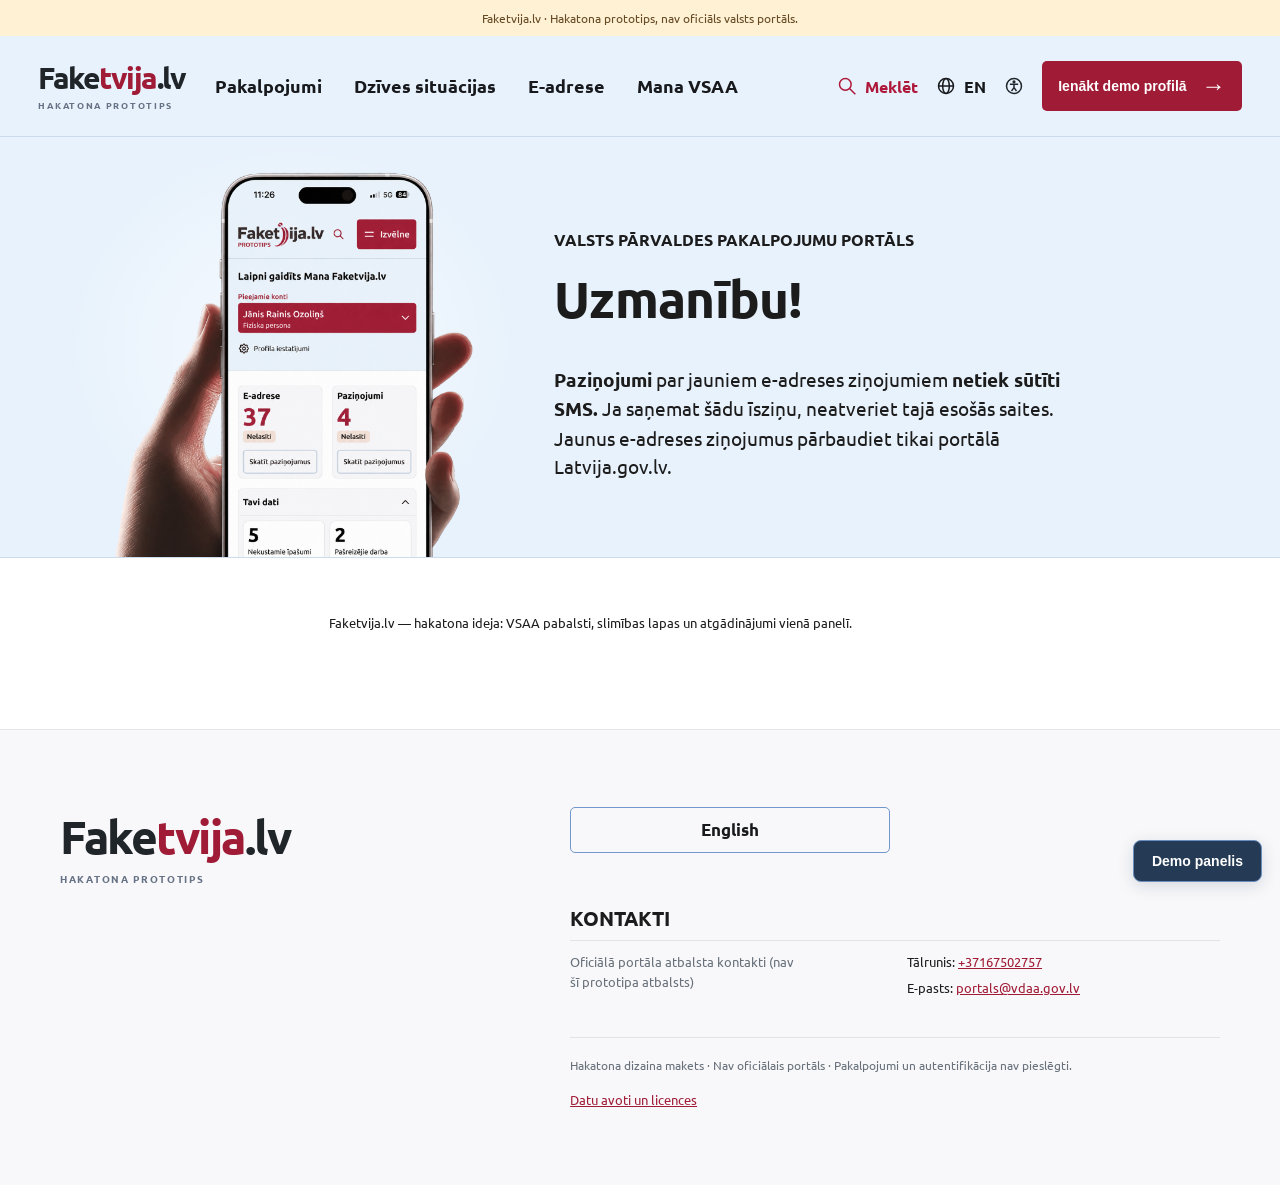
==== commit 5cee7aa8: "Restore the public fictional demo inspector Keep the clearly labeled demonstration panel and demo IB" ====
--- a/public/index.html
+++ b/public/index.html
@@ -8,7 +8,7 @@
   <link rel="preconnect" href="https://fonts.googleapis.com">
   <link rel="stylesheet" href="https://fonts.googleapis.com/css2?family=Ubuntu:wght@400;500;700&display=swap">
   <link rel="stylesheet" href="styles.css?v=sidebar-labels-2">
-  <script src="translations.js?v=privacy-adults-6"></script><script src="app.js?v=accessibility-3"></script><script src="auth.js?v=header-guard-3" defer></script>
+  <script src="translations.js?v=public-demo-8"></script><script src="app.js?v=accessibility-3"></script><script src="auth.js?v=header-guard-3" defer></script>
 <link rel="icon" type="image/svg+xml" href="assets/favicon.svg">
 </head>
 <body>
@@ -52,5 +52,5 @@
   </div>
   </div>
   </footer>
-<script src="demo-admin.js?v=panel-layout-7" defer></script></body>
+<script src="demo-admin.js?v=public-demo-8" defer></script></body>
 </html>
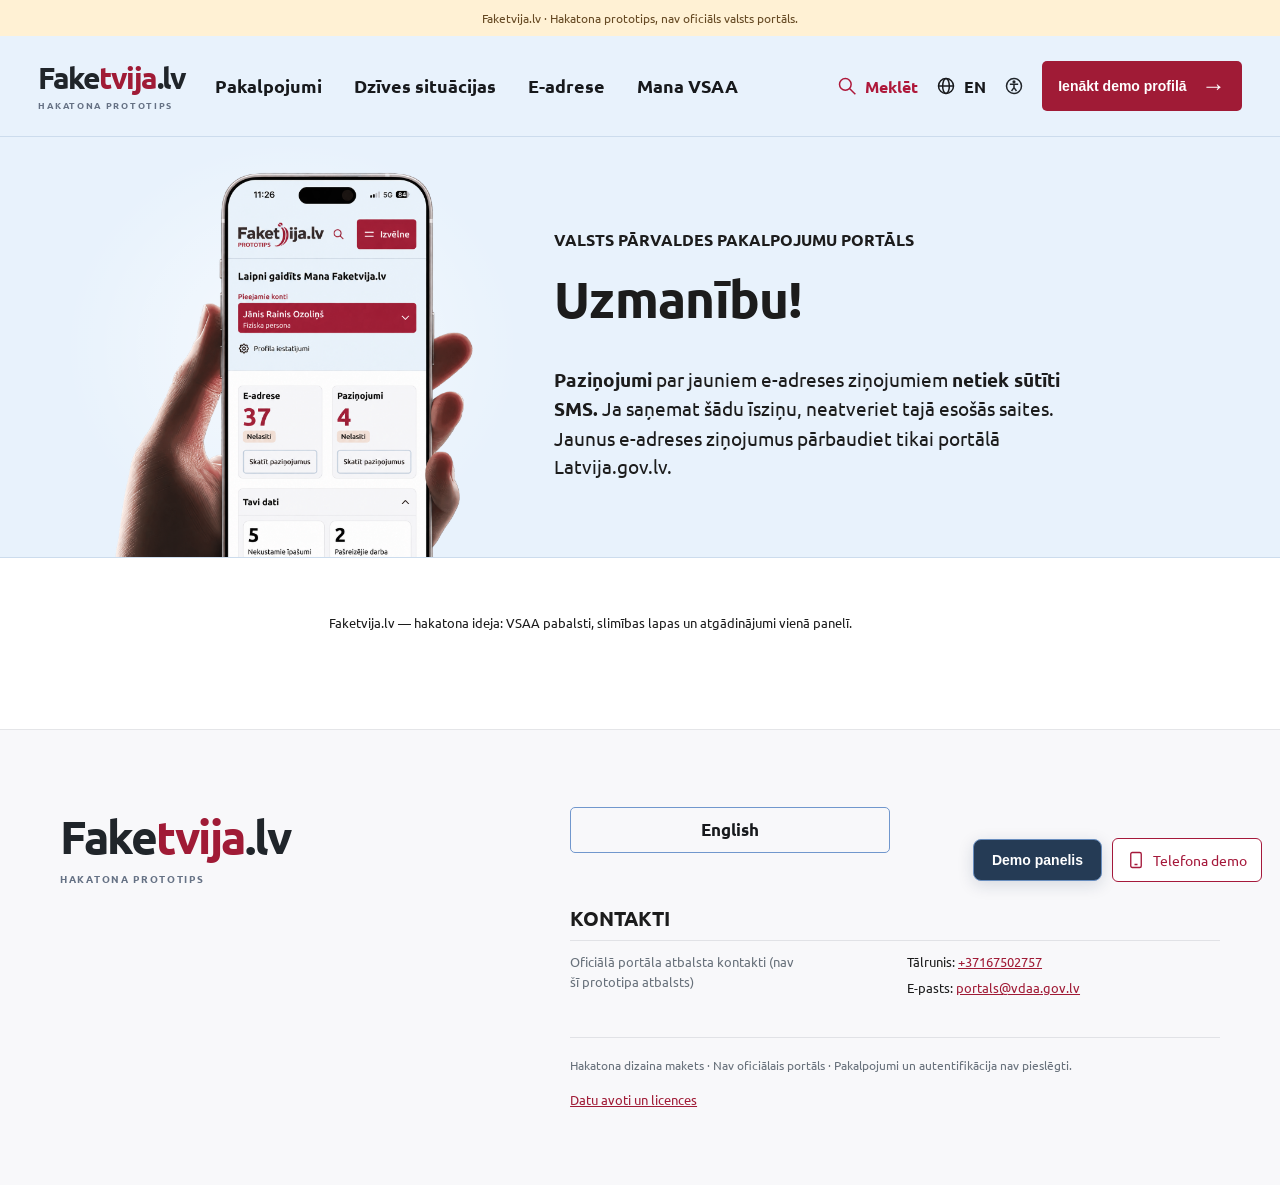
==== commit 5925e084: "Add benefit planning roadmaps and refresh the family showcase Add an animated homepage phone/email d" ====
--- a/public/index.html
+++ b/public/index.html
@@ -7,9 +7,10 @@
   <title>Sākumlapa – Valsts pārvaldes pakalpojumu portāls · Makets</title>
   <link rel="preconnect" href="https://fonts.googleapis.com">
   <link rel="stylesheet" href="https://fonts.googleapis.com/css2?family=Ubuntu:wght@400;500;700&display=swap">
-  <link rel="stylesheet" href="styles.css?v=sidebar-labels-2">
-  <script src="translations.js?v=public-demo-8"></script><script src="app.js?v=accessibility-3"></script><script src="auth.js?v=header-guard-3" defer></script>
+  <link rel="stylesheet" href="styles.css?v=roadmap-27">
+  <script src="translations.js?v=service-copy-30"></script><script src="app.js?v=accessibility-3"></script><script src="auth.js?v=admin-tools-32" defer></script>
 <link rel="icon" type="image/svg+xml" href="assets/favicon.svg">
+<link rel="stylesheet" href="phone-demo.css?v=phone-large-28">
 </head>
 <body>
 <div class="prototype-banner">Faketvija.lv · Hakatona prototips, nav oficiāls valsts portāls.</div>
@@ -52,5 +53,5 @@
   </div>
   </div>
   </footer>
-<script src="demo-admin.js?v=public-demo-8" defer></script></body>
+<script src="demo-admin.js?v=quick-login-9" defer></script><script src="phone-demo.js?v=roadmap-27" defer></script></body>
 </html>
--- a/public/styles.css
+++ b/public/styles.css
@@ -185,3 +185,36 @@
 
 .notification-filters{display:flex;gap:10px;margin:0 0 20px}.notification-filter{padding:9px 18px;border:1px solid #698ebf;border-radius:5px;background:#fff;color:#202124;font:inherit;cursor:pointer}.notification-filter[aria-pressed=true]{background:#a5193b;color:#fff;border-color:#a5193b}
 .notification-card{padding:22px;margin-bottom:14px;border:1px solid #d2e1f3;border-left:4px solid #d2e1f3;border-radius:6px;background:#fff}.notification-card.is-unread{border-left-color:#a5193b;background:#f7faff}.notification-meta{display:flex;justify-content:space-between;gap:12px;align-items:center;font-size:13px;color:#566170;margin-bottom:12px}.profile-content .notification-card h2{font-size:18px;margin:0 0 8px}.notification-sender{font-size:13px;color:#566170;margin:0 0 18px}.notification-empty{padding:24px;background:#f7f7fa;border:1px solid #d2e1f3;border-radius:6px}
+
+/* Personal overview: compact metrics, relevant actions and live account details. */
+.overview-intro{color:#566170;margin:0 0 24px;line-height:1.6}
+.overview-stats{display:grid;grid-template-columns:repeat(4,minmax(0,1fr));gap:14px;margin-bottom:30px}
+.overview-stat{display:flex;flex-direction:column;gap:12px;border:1px solid #d2e1f3;border-radius:6px;background:#fff;padding:20px;color:#202124;text-decoration:none;min-width:0}
+.overview-stat>span{font-size:14px;font-weight:600;min-height:38px}.overview-stat>strong{font-size:38px;line-height:1;color:#a5193b}.overview-stat>strong.is-zero{color:#667080}.overview-stat>small{color:#42618a;margin-top:auto;font-size:12px}
+.overview-stat:hover{background:#f3f8fe;border-color:#678cbc}.overview-stat:focus-visible{outline:3px solid #678cbc;outline-offset:3px}
+.overview-block{border:1px solid #d2e1f3;border-radius:6px;padding:24px;margin:0 0 24px;background:#fff;min-width:0}
+.overview-block-heading{display:flex;justify-content:space-between;align-items:baseline;flex-wrap:wrap;gap:10px;margin-bottom:18px}.overview-block-heading h2{font-size:22px;margin:0}.overview-block-heading>a{font-size:13px;color:#42618a;text-underline-offset:3px}
+.overview-action{display:flex;align-items:center;justify-content:space-between;gap:20px;padding:18px;background:#f7f9fc;border:1px solid #dae6f3;border-left:4px solid #678cbc;border-radius:5px;margin-bottom:12px}.overview-action:last-child{margin-bottom:0}.overview-action.is-urgent{border-left-color:#a5193b;background:#fff8f8}.overview-action h3{font-size:16px;margin:0 0 6px}.overview-action p{font-size:14px;line-height:1.5;color:#566170;margin:0}.overview-action .outline-link{flex-shrink:0;margin:0;min-width:100px}
+.overview-child-grid{display:grid;grid-template-columns:repeat(auto-fit,minmax(min(100%,230px),1fr));gap:16px}.overview-child{display:flex;flex-direction:column;gap:12px;padding:20px;background:#f3f8fe;border:1px solid #d2e1f3;border-radius:6px;min-width:0}.overview-child h3{font-size:19px;margin:0}.overview-child p{margin:0;font-size:14px}.overview-child .outline-link{margin-top:auto}.overview-child-count{font-size:13px;color:#a5193b;font-weight:600}.overview-muted{color:#566170}
+.overview-bottom-grid{display:grid;grid-template-columns:minmax(0,1.3fr) minmax(0,1fr);gap:24px}.overview-recent{list-style:none;padding:0;margin:0}.overview-event{border-left:2px solid #d2e1f3;padding:0 0 20px 16px;margin-left:4px}.overview-event:last-child{padding-bottom:0}.overview-event strong{font-size:14px}.overview-event p{font-size:14px;line-height:1.5;margin:6px 0;color:#566170}.overview-event time{font-size:12px;color:#667080}.overview-person{margin:0 0 22px;display:grid;gap:18px}.overview-person dt{font-size:13px;color:#566170;margin-bottom:6px}.overview-person dd{margin:0;font-weight:600;overflow-wrap:anywhere}.overview-empty{color:#566170;line-height:1.6;margin:0;grid-column:1/-1}
+@media(max-width:1150px){.overview-stats{grid-template-columns:repeat(2,minmax(0,1fr))}.overview-bottom-grid{grid-template-columns:minmax(0,1fr)}}
+@media(max-width:700px){.overview-block{padding:18px}.overview-action{align-items:flex-start;flex-direction:column}.overview-action .outline-link{width:100%}.overview-stat{padding:16px}.overview-stats{gap:12px}}
+@media(max-width:360px){.overview-stats{grid-template-columns:minmax(0,1fr)}}
+/* Keep the overview compact, including when larger text is enabled. */
+.profile-page .overview-stats{gap:16px;margin-bottom:24px}
+.profile-page .overview-stat{padding:18px 20px;gap:8px;background:#f7f9fc;justify-content:flex-start}
+.profile-page .overview-stat>span{min-height:0;font-size:14px;line-height:1.4}
+.profile-page .overview-stat>strong{font-size:34px;margin:6px 0;line-height:1.1}
+.profile-page .overview-stat>small{margin-top:2px;line-height:1.4}
+.profile-page .overview-block{padding:22px;margin-bottom:20px;background:#fff;align-self:start}
+.profile-page .overview-block-heading{margin-bottom:16px}
+.profile-page .overview-block-heading h2{font-size:20px;line-height:1.3}
+.profile-page .overview-bottom-grid{gap:20px;align-items:start}
+.profile-page .overview-intro{font-size:15px;margin-bottom:22px}
+.profile-page .overview-action{padding:16px}
+.profile-page .overview-child{padding:18px;background:#f7f9fc}
+.profile-page .overview-event{padding-bottom:16px}
+@media(max-width:700px){.profile-page .overview-stat{padding:16px}.profile-page .overview-block{padding:18px}.profile-page .overview-stat>strong{font-size:30px}}
+.overview-child .overview-child-code{font-size:13px;color:#566170;overflow-wrap:anywhere}
+.newborn-roadmap{margin-bottom:20px;padding:20px;background:#f7f9fc;border:1px solid #d2e1f3;border-radius:6px}.newborn-roadmap h3{margin:0 0 10px;font-size:18px}.newborn-roadmap>p{font-size:13px;color:#566170;line-height:1.5}.roadmap-steps{list-style:none;padding:0;margin:20px 0 0}.roadmap-step{display:grid;grid-template-columns:28px minmax(0,1fr) auto;gap:12px;border-left:2px solid #d2e1f3;margin-left:13px;padding:0 0 22px 12px}.roadmap-step:last-child{padding-bottom:0}.roadmap-marker{border-radius:50%;background:#a5193b;color:#fff;width:26px;height:26px;display:grid;place-items:center;margin-left:-26px}.roadmap-step.is-done .roadmap-marker{background:#2f6b3f}.roadmap-step.is-future .roadmap-marker{background:#e4eaf2;color:#566170}.roadmap-step p{margin:6px 0;font-size:13px}.roadmap-step small{color:#566170;line-height:1.5}.roadmap-step .outline-link{margin:0;align-self:start}@media(max-width:700px){.roadmap-step{grid-template-columns:28px minmax(0,1fr)}.roadmap-step .outline-link{grid-column:2}}
+.roadmap-preview{margin-top:12px;border-top:1px solid #d2e1f3;padding-top:10px}.roadmap-preview summary{cursor:pointer;color:#365985;font-weight:500;font-size:14px}.roadmap-preview-body{padding:12px 0;overflow-wrap:anywhere}.roadmap-preview-body label{display:flex;flex-direction:column;gap:6px;margin:12px 0;font-size:13px}.roadmap-preview-body input,.roadmap-preview-body select{padding:9px;border:1px solid #829abe;border-radius:4px;width:100%;max-width:280px;background:white;font:inherit}.roadmap-preview-body table{border-collapse:collapse;width:100%;font-size:13px;margin:12px 0}.roadmap-preview-body th,.roadmap-preview-body td{padding:8px 6px;border-bottom:1px solid #d2e1f3;text-align:left}.roadmap-preview-body th:last-child,.roadmap-preview-body td:last-child{text-align:right}.roadmap-preview-body>a{display:block;margin-top:10px;font-size:13px}.roadmap-preview-body button{cursor:pointer}.roadmap-preview summary:focus-visible{outline:2px solid #365985;outline-offset:4px}
--- a/public/phone-demo.css
+++ b/public/phone-demo.css
@@ -0,0 +1,27 @@
+.login-demo-tools{position:fixed;right:18px;bottom:18px;z-index:1000;display:flex;gap:10px;align-items:center;max-width:calc(100vw - 36px)}
+.login-demo-tools .demo-launch{position:static;flex-shrink:0}
+.phone-demo-launch{display:flex;align-items:center;justify-content:center;gap:8px;background:#fff;color:#a5193b;border:1px solid #a5193b;border-radius:6px;padding:12px 14px;font:inherit;font-size:14px;cursor:pointer;min-height:44px}
+.phone-demo-launch svg{width:18px;height:18px}.phone-demo-launch:focus-visible{outline:3px solid #678cbc;outline-offset:3px}
+.phone-demo-dialog{border:0;background:transparent;padding:6px;max-width:calc(100vw - 16px);max-height:calc(100dvh - 16px);overflow:auto;color:#202124;font-family:Arial,sans-serif}
+.phone-demo-dialog::backdrop{background:rgba(28,38,52,.65)}
+.phone-demo-caption{display:flex;justify-content:space-between;align-items:center;gap:12px;color:white;font-size:13px;margin:0 6px 10px}
+.phone-demo-close{background:#fff;color:#202124;border:0;border-radius:50%;width:36px;height:36px;font-size:26px;cursor:pointer}
+.phone-frame{width:420px;max-width:calc(100vw - 32px);height:min(820px,calc(100dvh - 100px));min-height:360px;border:7px solid #202124;border-radius:42px;background:#f4f7fc;box-shadow:0 12px 36px #0005;overflow:hidden;display:flex;flex-direction:column;position:relative}
+.phone-statusbar{height:48px;flex-shrink:0;display:flex;align-items:center;justify-content:space-between;padding:12px 22px 4px;font-size:13px;font-weight:600;position:relative;background:#f4f7fc}
+.phone-island{position:absolute;top:10px;left:50%;transform:translateX(-50%);width:90px;height:25px;background:#161719;border-radius:20px}
+.phone-status-icons{display:flex;align-items:center;gap:5px}.phone-status-icons svg{width:19px;height:16px}.phone-status-icons small{font-size:10px}
+.phone-demo-screen{display:flex;flex-direction:column;min-height:0;flex:1;overflow:auto}
+.phone-home{padding:52px 24px;background:linear-gradient(155deg,#e4edff,#f8e5ea);flex:1}
+.phone-home-date{margin:0 0 8px;font-size:13px;text-align:center;color:#536273}.phone-home-clock{font-size:48px;font-weight:300;text-align:center;margin-bottom:48px;letter-spacing:-2px}
+.phone-app{display:flex;flex-direction:column;align-items:center;gap:8px;background:none;border:0;color:#202124;cursor:pointer;font-size:13px;padding:0}
+.phone-gmail-icon{display:flex;align-items:center;justify-content:center;width:62px;height:62px;background:#fff;border-radius:16px;box-shadow:0 3px 8px #0001;position:relative}.phone-gmail-icon svg{width:40px;height:34px}.phone-app-badge{position:absolute;right:-5px;top:-5px;border-radius:50%;background:#c5221f;color:#fff;width:22px;height:22px;display:grid;place-items:center;border:2px solid #f5e8ed;font-size:11px}
+.phone-mail-header{display:flex;align-items:center;gap:12px;border-bottom:1px solid #e4e7ec;background:#fff;padding:16px}.phone-mail-header h3{font-size:19px;margin:0;font-weight:500}
+.phone-mail-back{border:0;background:#eef3fa;border-radius:50%;width:34px;height:34px;cursor:pointer;font-size:19px;flex-shrink:0}
+.phone-mail-folder{font-size:11px;letter-spacing:.6px;text-transform:uppercase;color:#667080;margin:20px 16px 12px}
+.phone-email-row{display:flex;text-align:left;gap:12px;padding:18px 16px;border:0;border-top:1px solid #e7edf3;border-bottom:1px solid #e7edf3;background:#fff;width:100%;cursor:pointer;font:inherit}
+.phone-sender-avatar{display:grid;place-items:center;background:#e8f0fe;color:#385b90;border-radius:50%;width:36px;height:36px;font-weight:600;flex-shrink:0;font-size:13px}
+.phone-email-preview{min-width:0}.phone-email-preview strong{display:block;font-size:14px}.phone-email-preview p{font-size:13px;margin:6px 0;line-height:1.4}.phone-email-preview small{font-size:12px;color:#667080}
+.phone-email-message{padding:20px 18px;background:white;flex:1;font-size:14px;line-height:1.6;overflow-wrap:anywhere}.phone-email-message h2{font-size:22px;margin:0 0 20px;line-height:1.3}.phone-email-sender{font-size:12px;color:#667080;margin-bottom:26px}.phone-site-link{display:block;text-align:center;padding:13px 16px;border-radius:5px;background:#a5193b;color:#fff;text-decoration:none;font-weight:600;margin:22px 0}.phone-email-note{font-size:11px;color:#667080;border-top:1px solid #e7edf3;padding-top:12px}
+.phone-home-bar{width:100px;height:4px;background:#222;border-radius:8px;margin:10px auto;flex-shrink:0}
+@media(max-width:420px){.login-demo-tools{right:10px;bottom:10px;gap:7px;max-width:calc(100vw - 20px)}.phone-demo-launch{padding:10px;font-size:12px}.login-demo-tools .demo-launch{padding:10px;font-size:12px}.phone-home{padding-top:32px}}
+@media(prefers-reduced-motion:no-preference){.phone-demo-dialog[open]{animation:phone-enter .3s ease-out}.phone-demo-screen>div,.phone-demo-screen>article{animation:phone-screen-enter .22s ease-out}.phone-app:hover{transform:translateY(-3px)}.phone-app,.phone-email-row,.phone-site-link{transition:transform .15s ease,background .15s ease}.phone-app:active,.phone-site-link:active{transform:scale(.96)}.phone-demo-dialog::backdrop{animation:phone-backdrop .25s ease-out}}@keyframes phone-enter{from{opacity:0;transform:translateY(28px) scale(.94)}to{opacity:1;transform:none}}@keyframes phone-screen-enter{from{opacity:0;transform:translateX(14px)}to{opacity:1;transform:none}}@keyframes phone-backdrop{from{opacity:0}to{opacity:1}}
